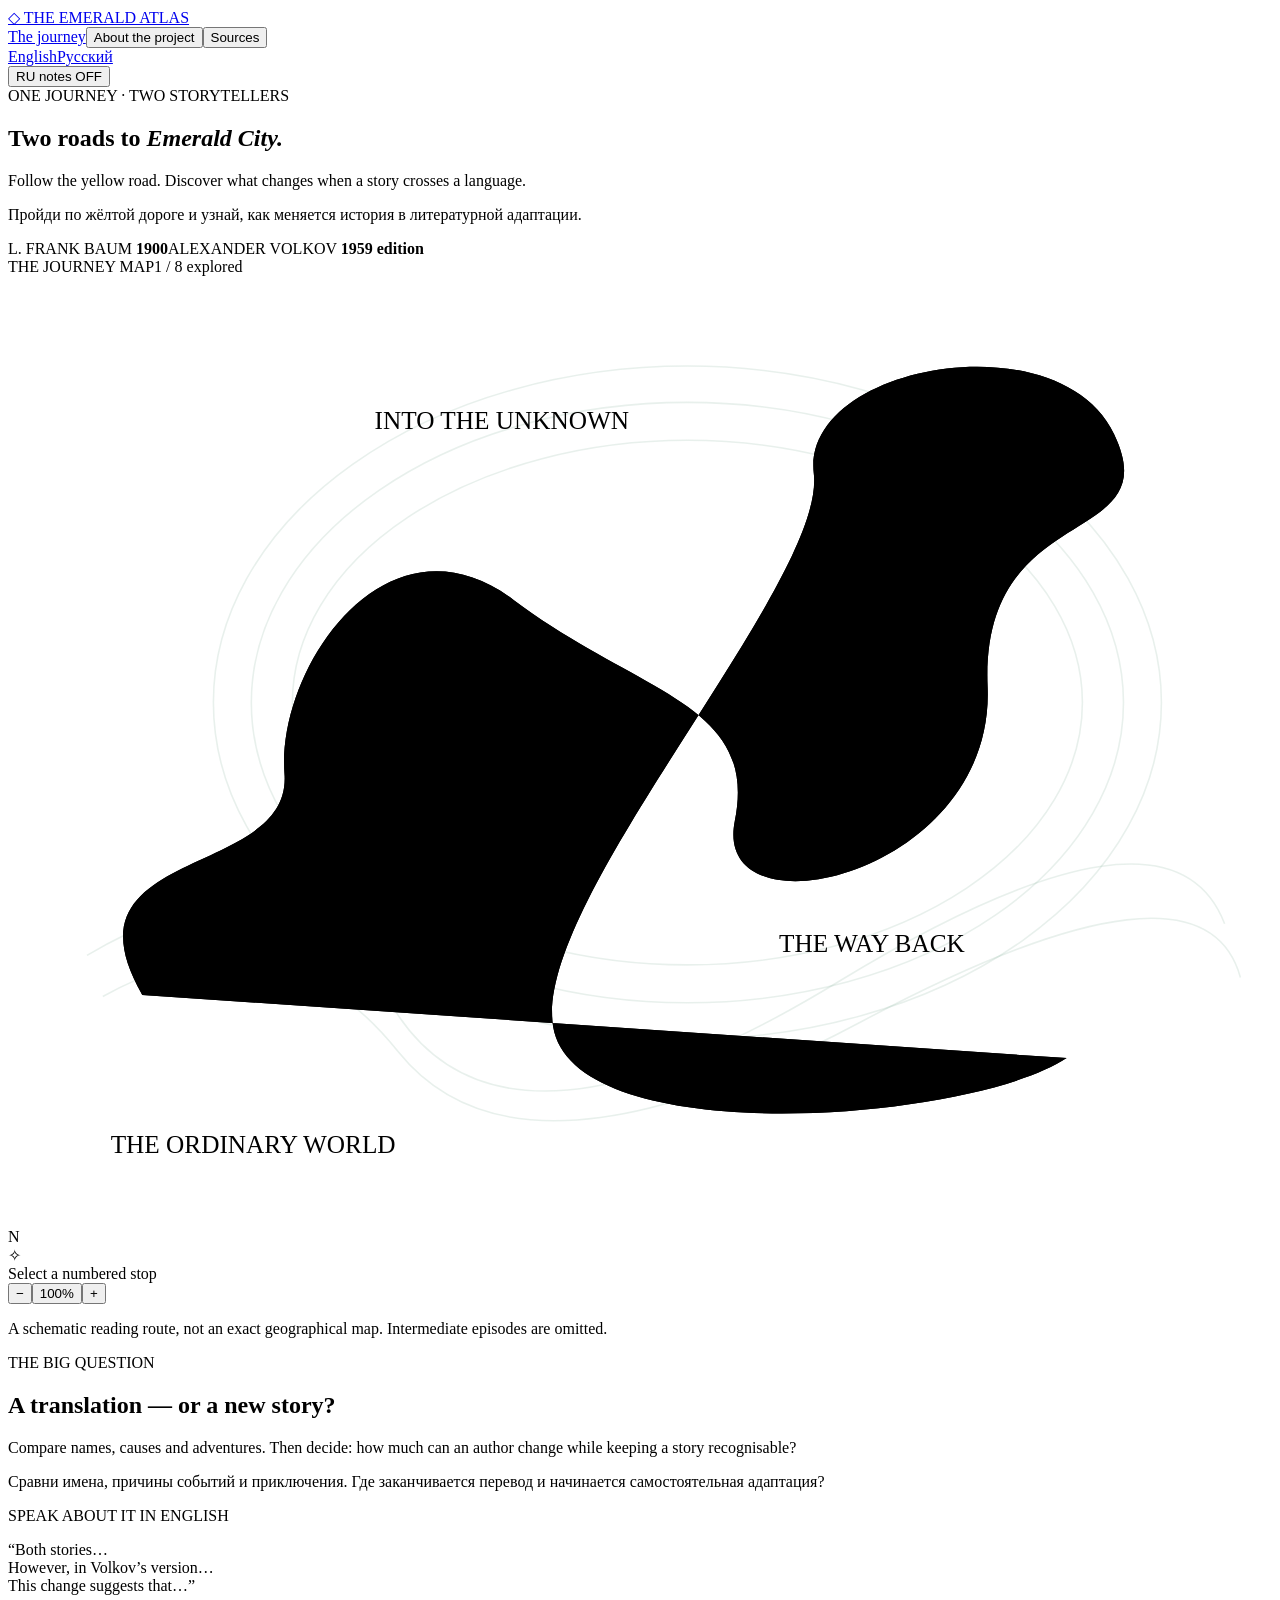
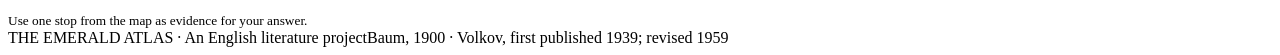
==== index.html @ 081405e5 "Add index.html for bilingual Emerald Atlas website" ====
<!doctype html>
<html lang="en"><head><meta charset="utf-8"><meta name="viewport" content="width=device-width, initial-scale=1"><title>Two Roads to Emerald City — Baum & Volkov</title><meta name="description" content="Explore eight stops on an interactive literary journey comparing L. Frank Baum and Alexander Volkov, with optional Russian study notes."><link rel="icon" href="data:image/svg+xml,%3Csvg xmlns='http://www.w3.org/2000/svg' viewBox='0 0 32 32'%3E%3Crect width='32' height='32' rx='8' fill='%230e493d'/%3E%3Cpath d='M16 4 27 15 16 28 5 15Z' fill='%23efcc70'/%3E%3C/svg%3E"><link rel="stylesheet" href="style.css"></head>
<body><header><a class="brand" href="#"><span class="brandmark">◇</span> THE EMERALD ATLAS</a><nav aria-label="Main"><a class="active" href="#journey">The journey</a><button id="about">About the project</button><button id="sources">Sources</button></nav><div class="language-tools"><div class="language-switch" aria-label="Site language"><a href="index.html" lang="en" aria-current="page">English</a><a id="otherLanguage" href="ru.html" lang="ru">Русский</a></div><button id="language" class="language" aria-pressed="false">RU notes <span>OFF</span></button></div></header>
<main id="journey"><section class="intro"><div><div class="eyebrow">ONE JOURNEY · TWO STORYTELLERS</div><h1>Two roads to <em>Emerald City.</em></h1><p>Follow the yellow road. Discover what changes when a story crosses a language.</p><p class="ru" lang="ru">Пройди по жёлтой дороге и узнай, как меняется история в литературной адаптации.</p></div><div class="editions"><span>L. FRANK BAUM <b>1900</b></span><span>ALEXANDER VOLKOV <b>1959 edition</b></span></div></section>
<section class="atlas" aria-label="Interactive literary journey"><div class="map-column"><div class="map-top"><span>THE JOURNEY MAP</span><span id="progress">1 / 8 explored</span></div><div class="map-window" id="mapWindow"><div class="map-canvas" id="canvas"><svg viewBox="0 0 800 600" aria-hidden="true"><defs><pattern id="grid" width="40" height="40" patternUnits="userSpaceOnUse"><path d="M40 0H0V40" fill="none" stroke="#ffffff" stroke-opacity=".045"/></pattern></defs><rect width="800" height="600" fill="url(#grid)"/><g fill="none" stroke="#6fa18b" stroke-opacity=".16"><ellipse cx="430" cy="270" rx="300" ry="213"/><ellipse cx="430" cy="270" rx="276" ry="190"/><ellipse cx="430" cy="270" rx="250" ry="166"/><path d="M50 430Q175 355 245 465T525 447T770 410M60 456Q170 395 247 491T540 472T780 444"/></g><path class="road-shadow" d="M85 455C30 360 180 382 175 315S240 145 320 205S475 270 460 345S625 380 620 260S735 173 700 100S502 56 510 125S332 395 345 475S610 535 670 495"/><path class="road" d="M85 455C30 360 180 382 175 315S240 145 320 205S475 270 460 345S625 380 620 260S735 173 700 100S502 56 510 125S332 395 345 475S610 535 670 495"/><g class="map-text"><text x="65" y="555">THE ORDINARY WORLD</text><text x="232" y="97">INTO THE UNKNOWN</text><text x="488" y="428">THE WAY BACK</text></g></svg><div id="pins"></div><div class="compass" aria-hidden="true">N<br>✧</div></div></div><div class="map-bottom"><span><i></i> Select a numbered stop</span><div class="zoom"><button id="zoomout" aria-label="Zoom out">−</button><button id="reset" aria-label="Reset map zoom">100%</button><button id="zoomin" aria-label="Zoom in">+</button></div></div><p class="map-note">A schematic reading route, not an exact geographical map. Intermediate episodes are omitted.</p></div><article class="story" id="story" aria-live="polite"></article></section>
<section class="under"><div><span class="eyebrow">THE BIG QUESTION</span><h2>A translation — or a new story?</h2><p>Compare names, causes and adventures. Then decide: how much can an author change while keeping a story recognisable?</p><p class="ru" lang="ru">Сравни имена, причины событий и приключения. Где заканчивается перевод и начинается самостоятельная адаптация?</p></div><div class="takeaway"><span class="eyebrow">SPEAK ABOUT IT IN ENGLISH</span><p>“Both stories… <br>However, in Volkov’s version… <br>This change suggests that…”</p><small>Use one stop from the map as evidence for your answer.</small></div></section></main><footer><span>THE EMERALD ATLAS · An English literature project</span><span>Baum, 1900 · Volkov, first published 1939; revised 1959</span></footer>
<dialog id="info"><button class="close" aria-label="Close dialog">×</button><div id="infoContent"></div></dialog><script src="app.js"></script></body></html>
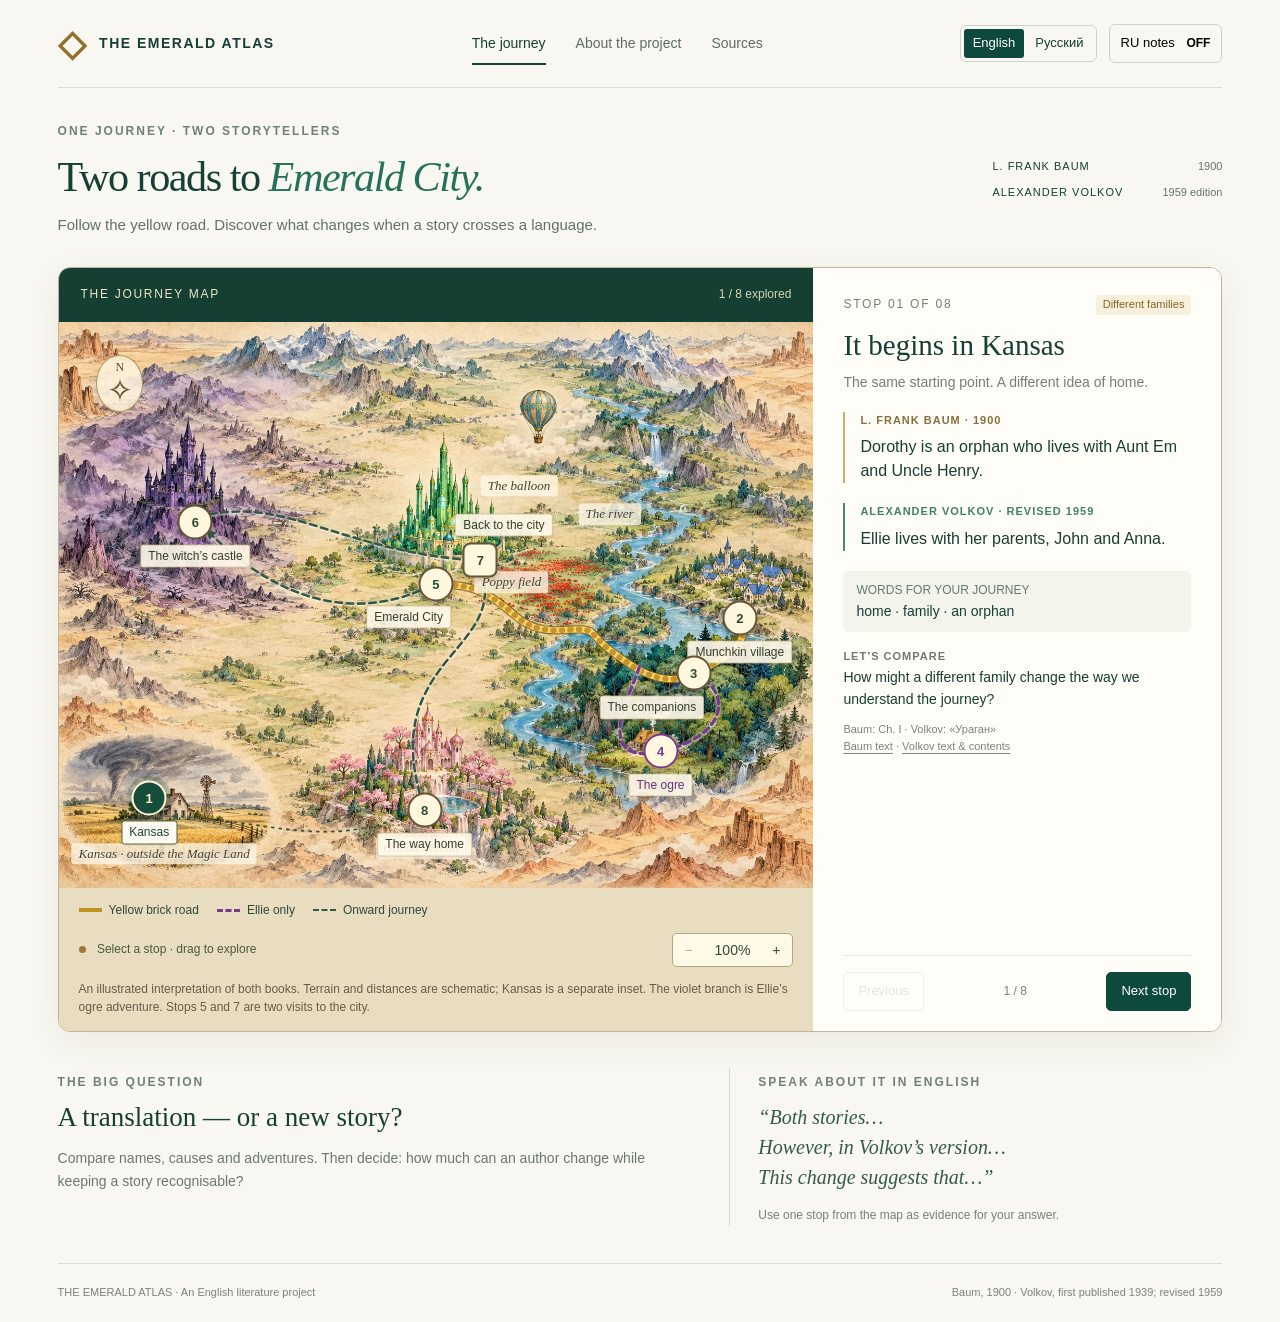
==== commit e335fc38: "Turn the journey map into an illustrated storybook atlas" ====
--- a/index.html
+++ b/index.html
@@ -1,7 +1,17 @@
 <!doctype html>
-<html lang="en"><head><meta charset="utf-8"><meta name="viewport" content="width=device-width, initial-scale=1"><title>Two Roads to Emerald City — Baum & Volkov</title><meta name="description" content="Explore eight stops on an interactive literary journey comparing L. Frank Baum and Alexander Volkov, with optional Russian study notes."><link rel="icon" href="data:image/svg+xml,%3Csvg xmlns='http://www.w3.org/2000/svg' viewBox='0 0 32 32'%3E%3Crect width='32' height='32' rx='8' fill='%230e493d'/%3E%3Cpath d='M16 4 27 15 16 28 5 15Z' fill='%23efcc70'/%3E%3C/svg%3E"><link rel="stylesheet" href="style.css"></head>
+<html lang="en"><head><meta charset="utf-8"><meta name="viewport" content="width=device-width, initial-scale=1"><title>Two Roads to Emerald City — Baum & Volkov</title><meta name="description" content="Explore eight stops on an interactive literary journey comparing L. Frank Baum and Alexander Volkov, with optional Russian study notes."><link rel="icon" href="data:image/svg+xml,%3Csvg xmlns='http://www.w3.org/2000/svg' viewBox='0 0 32 32'%3E%3Crect width='32' height='32' rx='8' fill='%230e493d'/%3E%3Cpath d='M16 4 27 15 16 28 5 15Z' fill='%23efcc70'/%3E%3C/svg%3E"><link rel="stylesheet" href="style.css?v=atlas2"></head>
 <body><header><a class="brand" href="#"><span class="brandmark">◇</span> THE EMERALD ATLAS</a><nav aria-label="Main"><a class="active" href="#journey">The journey</a><button id="about">About the project</button><button id="sources">Sources</button></nav><div class="language-tools"><div class="language-switch" aria-label="Site language"><a href="index.html" lang="en" aria-current="page">English</a><a id="otherLanguage" href="ru.html" lang="ru">Русский</a></div><button id="language" class="language" aria-pressed="false">RU notes <span>OFF</span></button></div></header>
 <main id="journey"><section class="intro"><div><div class="eyebrow">ONE JOURNEY · TWO STORYTELLERS</div><h1>Two roads to <em>Emerald City.</em></h1><p>Follow the yellow road. Discover what changes when a story crosses a language.</p><p class="ru" lang="ru">Пройди по жёлтой дороге и узнай, как меняется история в литературной адаптации.</p></div><div class="editions"><span>L. FRANK BAUM <b>1900</b></span><span>ALEXANDER VOLKOV <b>1959 edition</b></span></div></section>
-<section class="atlas" aria-label="Interactive literary journey"><div class="map-column"><div class="map-top"><span>THE JOURNEY MAP</span><span id="progress">1 / 8 explored</span></div><div class="map-window" id="mapWindow"><div class="map-canvas" id="canvas"><svg viewBox="0 0 800 600" aria-hidden="true"><defs><pattern id="grid" width="40" height="40" patternUnits="userSpaceOnUse"><path d="M40 0H0V40" fill="none" stroke="#ffffff" stroke-opacity=".045"/></pattern></defs><rect width="800" height="600" fill="url(#grid)"/><g fill="none" stroke="#6fa18b" stroke-opacity=".16"><ellipse cx="430" cy="270" rx="300" ry="213"/><ellipse cx="430" cy="270" rx="276" ry="190"/><ellipse cx="430" cy="270" rx="250" ry="166"/><path d="M50 430Q175 355 245 465T525 447T770 410M60 456Q170 395 247 491T540 472T780 444"/></g><path class="road-shadow" d="M85 455C30 360 180 382 175 315S240 145 320 205S475 270 460 345S625 380 620 260S735 173 700 100S502 56 510 125S332 395 345 475S610 535 670 495"/><path class="road" d="M85 455C30 360 180 382 175 315S240 145 320 205S475 270 460 345S625 380 620 260S735 173 700 100S502 56 510 125S332 395 345 475S610 535 670 495"/><g class="map-text"><text x="65" y="555">THE ORDINARY WORLD</text><text x="232" y="97">INTO THE UNKNOWN</text><text x="488" y="428">THE WAY BACK</text></g></svg><div id="pins"></div><div class="compass" aria-hidden="true">N<br>✧</div></div></div><div class="map-bottom"><span><i></i> Select a numbered stop</span><div class="zoom"><button id="zoomout" aria-label="Zoom out">−</button><button id="reset" aria-label="Reset map zoom">100%</button><button id="zoomin" aria-label="Zoom in">+</button></div></div><p class="map-note">A schematic reading route, not an exact geographical map. Intermediate episodes are omitted.</p></div><article class="story" id="story" aria-live="polite"></article></section>
+<section class="atlas" aria-label="Interactive literary journey"><div class="map-column"><div class="map-top"><span>THE JOURNEY MAP</span><span id="progress">1 / 8 explored</span></div><div class="map-window" id="mapWindow" tabindex="0" aria-label="Map: drag or scroll to move, select numbered stops"><div class="map-canvas" id="canvas"><img class="atlas-art" src="assets/journey-atlas.webp" alt="" width="1448" height="1086" fetchpriority="high" draggable="false"><svg class="route-layer" viewBox="0 0 800 600" aria-hidden="true"><defs><marker id="arrow" viewBox="0 0 10 10" refX="8" refY="5" markerWidth="4" markerHeight="4" orient="auto-start-reverse"><path d="M0 0L10 5L0 10Z" fill="#385548"/></marker></defs>
+<path class="flight-path" d="M95 480C30 400 45 150 370 110S770 100 722 314"/>
+<path class="yellow-edge" d="M722 314C735 340 708 356 673 373S605 364 583 347S570 328 555 326S510 335 483 311S440 278 400 278"/>
+<path class="yellow-road" d="M722 314C735 340 708 356 673 373S605 364 583 347S570 328 555 326S510 335 483 311S440 278 400 278"/>
+<path class="brick-marks" d="M722 314C735 340 708 356 673 373S605 364 583 347S570 328 555 326S510 335 483 311S440 278 400 278"/>
+<path class="ellie-detour" d="M673 373C711 388 714 438 638 455S607 392 615 366"/>
+<path class="later-route" marker-end="url(#arrow)" d="M393 280C318 317 234 299 157 221"/>
+<path class="later-route return-route" marker-end="url(#arrow)" d="M160 204C246 187 304 245 447 253"/>
+<path class="later-route" marker-end="url(#arrow)" d="M447 263C478 350 332 357 388 518"/>
+<path class="home-path" marker-end="url(#arrow)" d="M369 523C278 559 224 528 120 524"/>
+</svg><div class="place-labels" aria-hidden="true"><span class="place-label" style="left:61%;top:29%">The balloon</span><span class="place-label" style="left:60%;top:46%">Poppy field</span><span class="place-label" style="left:73%;top:34%">The river</span><span class="place-label" style="left:48%;top:93%">Glinda / Stella</span><span class="place-label" style="left:14%;top:94%">Kansas · outside the Magic Land</span></div><div id="pins"></div><div class="compass" aria-hidden="true">N<br><span>✧</span></div></div></div><div class="map-legend"><span><i class="legend-road"></i>Yellow brick road</span><span><i class="legend-detour"></i>Ellie only</span><span><i class="legend-later"></i>Onward journey</span></div><div class="map-bottom"><span><i></i> Select a stop · drag to explore</span><div class="zoom"><button id="zoomout" aria-label="Zoom out">−</button><button id="reset" aria-label="Reset map zoom">100%</button><button id="zoomin" aria-label="Zoom in">+</button></div></div><p class="map-note">An illustrated interpretation of both books. Terrain and distances are schematic; Kansas is a separate inset. The violet branch is Ellie’s ogre adventure. Stops 5 and 7 are two visits to the city.</p></div><article class="story" id="story" aria-live="polite"></article></section>
 <section class="under"><div><span class="eyebrow">THE BIG QUESTION</span><h2>A translation — or a new story?</h2><p>Compare names, causes and adventures. Then decide: how much can an author change while keeping a story recognisable?</p><p class="ru" lang="ru">Сравни имена, причины событий и приключения. Где заканчивается перевод и начинается самостоятельная адаптация?</p></div><div class="takeaway"><span class="eyebrow">SPEAK ABOUT IT IN ENGLISH</span><p>“Both stories… <br>However, in Volkov’s version… <br>This change suggests that…”</p><small>Use one stop from the map as evidence for your answer.</small></div></section></main><footer><span>THE EMERALD ATLAS · An English literature project</span><span>Baum, 1900 · Volkov, first published 1939; revised 1959</span></footer>
-<dialog id="info"><button class="close" aria-label="Close dialog">×</button><div id="infoContent"></div></dialog><script src="app.js"></script></body></html>
+<dialog id="info"><button class="close" aria-label="Close dialog">×</button><div id="infoContent"></div></dialog><script src="app.js?v=atlas2"></script></body></html>
--- a/style.css
+++ b/style.css
@@ -0,0 +1,8 @@
+:root{--ink:#163f35;--green:#0e493d;--gold:#ebca73;--paper:#f8f7f1;--muted:#69766e}*{box-sizing:border-box}html{scroll-behavior:smooth}body{margin:0;background:var(--paper);color:var(--ink);font:16px/1.6 Arial,Helvetica,sans-serif}button,a{-webkit-tap-highlight-color:transparent}button{font:inherit;cursor:pointer}a{color:inherit}button:focus-visible,a:focus-visible{outline:3px solid #bc851f;outline-offset:5px}header{min-height:88px;display:flex;align-items:center;justify-content:space-between;gap:24px;margin:0 4.5%;border-bottom:1px solid #d8ded5}.brand{text-decoration:none;font-size:14px;font-weight:700;letter-spacing:1.5px;display:flex;align-items:center;gap:12px}.brandmark{font-size:36px;color:#92702b}nav{display:flex;gap:30px;align-items:center}nav a,nav button{border:0;background:none;padding:8px 0;text-decoration:none;color:#5e6b63;font-size:14px}nav .active{color:var(--ink);box-shadow:0 2px var(--ink)}.language{font-size:13px;border:1px solid #cdd4c9;border-radius:6px;background:transparent;padding:8px 11px}.language span{margin-left:8px;font-size:12px;font-weight:bold}main{max-width:1520px;margin:auto;padding:34px 4.5% 0}.intro{display:flex;align-items:center;justify-content:space-between;gap:24px;margin-bottom:30px}.eyebrow{font-size:12px;letter-spacing:2px;font-weight:700;color:#718075}h1{font-family:Georgia,serif;font-size:clamp(32px,3.3vw,52px);font-weight:400;line-height:1.14;letter-spacing:-1.5px;margin:12px 0}h1 em{font-weight:400;color:#25715b}.intro p{margin:0;color:#637168;font-size:15px}.editions{min-width:230px;display:grid;gap:8px;font-size:11px;letter-spacing:1px}.editions span{display:flex;justify-content:space-between;gap:20px}.editions b{font-weight:400;color:#64736a;letter-spacing:0}.atlas{display:grid;grid-template-columns:minmax(0,1.65fr) minmax(330px,1fr);border:1px solid #cdd7ce;border-radius:12px;overflow:hidden;background:#fff}.map-column{background:var(--green);color:#e2e9d9;min-width:0;display:flex;flex-direction:column}.map-top{display:flex;justify-content:space-between;padding:22px 25px 0;font-size:12px;letter-spacing:1.7px}.map-top span:last-child{color:#bcd2bd;letter-spacing:0}.map-window{overflow:auto;flex:1;scrollbar-color:#84a18a #0e493d;min-height:420px;display:flex;align-items:center}.map-canvas{position:relative;width:100%;min-width:100%;aspect-ratio:4/3;flex-shrink:0}.map-canvas svg{display:block;width:100%;height:100%}.road-shadow{stroke:#c59943;stroke-opacity:.18;stroke-width:17;fill:none}.road{stroke:var(--gold);stroke-width:4;stroke-dasharray:5 4;fill:none}.map-text{font:12px Arial;fill:#a6c5ae;letter-spacing:3px}.pin{position:absolute;transform:translate(-50%,-50%);border:1px solid #b6cbae;background:#185744;color:#fff;width:34px;height:34px;border-radius:50%;font-size:13px;display:grid;place-items:center;line-height:1;z-index:2;transition:background .2s,box-shadow .2s}.pin.selected{background:var(--gold);color:#194b3b;border-color:var(--gold);box-shadow:0 0 0 7px #e9ca7320}.pin.visited:not(.selected){background:#e1e9d5;color:#154c3c}.pin-label{position:absolute;top:40px;left:50%;transform:translateX(-50%);white-space:nowrap;font-size:12px;line-height:1.4;color:#f2f2df;text-shadow:0 2px 6px #083d31;font-weight:400}.pin.selected .pin-label{color:#f3d994}.pin:hover{background:#d5b76f;color:#183e32}.compass{position:absolute;top:7%;left:7%;font-size:12px;line-height:1.4;text-align:center;color:#a3bfa4}.compass br+*{font-size:30px}.map-bottom{display:flex;align-items:center;justify-content:space-between;padding:10px 24px;gap:12px;font-size:12px;color:#bdd0be}.map-bottom i{display:inline-block;width:7px;height:7px;background:var(--gold);border-radius:50%;margin-right:8px}.zoom{display:flex;border:1px solid #668b71;border-radius:5px;overflow:hidden}.zoom button{color:#e4e7d6;background:transparent;border:0;padding:4px 10px;font-size:14px}.zoom button:hover{background:#2a6450}.zoom button:disabled{opacity:.4;cursor:default}.map-note{font-size:11px;line-height:1.5;color:#b2c9b6;margin:0;padding:0 24px 18px}.story{padding:27px 30px 20px;display:flex;flex-direction:column;min-width:0}.story-kicker{font-size:12px;letter-spacing:1.8px;color:#778270;display:flex;justify-content:space-between;gap:12px}.tag{letter-spacing:0;color:#846321;background:#f7f0dd;border-radius:4px;padding:1px 7px;font-size:11px}.story h2{font-family:Georgia,serif;font-size:29px;line-height:1.15;font-weight:400;margin:14px 0 9px}.lead{font-size:14px;color:#748074;margin:0 0 18px}.book{padding-left:15px;border-left:2px solid #c9af70;margin:0 0 20px}.book.volkov{border-color:#498974}.book-label{font-size:11px;font-weight:bold;letter-spacing:1px;color:#88703e}.volkov .book-label{color:#43806a}.book p{margin:6px 0 0;font-size:16px;line-height:1.5}.ru{display:none!important}body.show-ru .ru{display:block!important;color:#647469;font-size:14px;margin-top:8px}.word{background:#f3f5ed;border-radius:6px;padding:10px 13px;font-size:14px;margin-bottom:16px}.word span{color:#6a776b;font-size:12px;display:block}.question{font-size:14px;margin:0 0 10px}.question b{display:block;font-size:11px;letter-spacing:1px;color:#6c7b6d}.source-note{font-size:11px;color:#7a8479;margin:0 0 15px}.source-note a{text-underline-offset:3px}.story-controls{border-top:1px solid #e5e8df;padding-top:16px;margin-top:auto;display:flex;align-items:center;justify-content:space-between;gap:12px}.story-controls button{font-size:13px;border:1px solid #c9d2c8;background:white;border-radius:5px;padding:8px 14px}.story-controls .next{background:var(--green);border-color:var(--green);color:white}.story-controls button:disabled{opacity:.35;cursor:default}.position{font-size:12px;color:#778374}.under{display:grid;grid-template-columns:1.2fr 1fr;gap:80px;padding:36px 0}.under h2{font:27px Georgia;margin:9px 0 12px}.under p{font-size:14px;color:#6b796c;max-width:600px}.takeaway{padding-left:28px;border-left:1px solid #d5dccf}.takeaway p{font:italic 20px/1.5 Georgia;color:#335b45;margin:9px 0}.takeaway small{font-size:12px;color:#788274}footer{margin:0 4.5%;padding:20px 0;border-top:1px solid #d8ded5;display:flex;justify-content:space-between;gap:20px;font-size:11px;color:#7a8579}dialog{border:1px solid #c6d2c4;border-radius:12px;background:var(--paper);padding:36px;max-width:650px;width:calc(100% - 32px);max-height:85vh;color:var(--ink)}dialog::backdrop{background:#082d25b3}dialog h2{font:32px Georgia;margin-top:0}dialog h3{font-size:16px}dialog p,dialog li{font-size:15px}.close{float:right;background:transparent;border:0;font-size:28px;line-height:1}dialog a{text-underline-offset:3px}dialog li{margin-bottom:18px}@media(min-width:1450px){.map-window{min-height:520px}}@media(max-width:1000px){header{gap:16px}nav{gap:18px}.brand{font-size:12px}.intro{align-items:flex-start}.editions{display:none}.story{padding:24px 22px}.map-window{min-height:380px}.atlas{grid-template-columns:minmax(0,1.3fr) minmax(320px,1fr)}.pin-label{font-size:11px}.under{gap:35px}}@media(max-width:760px){header{flex-wrap:wrap;gap:8px;padding:15px 0;min-height:0}.brand{font-size:12px}nav{order:3;width:100%;justify-content:space-between;margin-top:7px}nav a,nav button{font-size:13px}.language{font-size:12px}.intro{margin-bottom:24px}main{padding-top:25px}h1{font-size:38px;letter-spacing:-1px}.intro p{font-size:14px}.atlas{grid-template-columns:1fr}.map-window{min-height:0}.map-canvas{min-width:520px}.map-top{padding:18px 18px 10px}.map-bottom{padding:10px 18px}.map-note{padding:0 18px 15px}.story{padding:25px}.story h2{font-size:30px}.under{grid-template-columns:1fr;gap:20px;padding:30px 0}.takeaway{padding-left:20px}footer{flex-direction:column;gap:5px}.pin{width:36px;height:36px}.map-text{font-size:11px}}@media(prefers-reduced-motion:reduce){html{scroll-behavior:auto}*{transition:none!important}}
+
+.language-tools{display:flex;align-items:center;gap:12px;flex-wrap:wrap}.language-switch{display:flex;gap:2px;padding:3px;border:1px solid #cdd4c9;border-radius:6px}.language-switch a{padding:4px 9px;text-decoration:none;font-size:13px;border-radius:3px}.language-switch a[aria-current="page"]{background:var(--green);color:white}.word .vocab-en{font-size:14px;color:var(--ink)}.word .vocab-translation{font-size:13px;margin-top:5px}html[lang="ru"] .story-kicker{flex-wrap:wrap;letter-spacing:1px}html[lang="ru"] .intro .editions{min-width:270px}html[lang="ru"] h1{font-size:clamp(30px,3.1vw,48px)}html[lang="ru"] .pin-label{white-space:normal;width:116px}html[lang="ru"] .map-text{letter-spacing:1.5px}html[lang="ru"] .takeaway small{font:13px/1.5 Arial,sans-serif}html[lang="ru"] .brand{letter-spacing:1px}@media(max-width:1150px){header{flex-wrap:wrap;padding:14px 0}.language-tools{margin-left:auto}nav{gap:18px}}@media(max-width:760px){.language-tools{gap:5px}.language-switch a{padding:4px 6px;font-size:12px}.language{font-size:11px;padding:5px}.language span{margin-left:3px}html[lang="ru"] .map-bottom{flex-wrap:wrap}.brand{font-size:11px;gap:6px}html[lang="ru"] h1{font-size:34px}}
+
+/* Illustrated journey atlas */
+.atlas{grid-template-columns:minmax(0,1.85fr) minmax(330px,1fr);border-color:#c0b495;box-shadow:0 10px 35px #243d2510}.map-column{background:#e8ddc1;color:#344737}.map-top{padding:17px 22px;background:#153f33;color:#eee5c9}.map-top span:last-child{color:#d7d4b6}.map-window{display:block;flex:initial;min-height:0;max-height:690px;overflow:auto;scrollbar-color:#978763 #dfd0af;cursor:grab;overscroll-behavior:contain}.map-window.dragging{cursor:grabbing;user-select:none}.map-canvas{min-width:740px;aspect-ratio:4/3;isolation:isolate}.atlas-art{display:block;width:100%;height:100%;position:absolute;inset:0;object-fit:fill;pointer-events:none}.map-canvas .route-layer{position:absolute;inset:0;pointer-events:none;z-index:1}.route-layer path{fill:none;stroke-linecap:round;stroke-linejoin:round}.route-layer marker path{fill:#385548;stroke:none}.yellow-edge{stroke:#805f25;stroke-width:9;opacity:.8}.yellow-road{stroke:#ffd75d;stroke-width:6.5}.brick-marks{stroke:#b78329;stroke-width:6;stroke-dasharray:1 8;opacity:.8}.ellie-detour{stroke:#753b88;stroke-width:3.5;stroke-dasharray:7 5;filter:drop-shadow(0 1px 1px #fff)}.later-route{stroke:#335744;stroke-width:2.7;stroke-dasharray:7 5;filter:drop-shadow(0 1px 1px #fff)}.flight-path{stroke:#667c90;stroke-width:2;stroke-dasharray:2 7;opacity:.75}.home-path{stroke:#335744;stroke-width:2;stroke-dasharray:2 6}.pin{width:35px;height:35px;background:#fff8df;color:#294a36;border:2px solid #665637;box-shadow:0 2px 5px #493b2245;font-weight:bold;z-index:3}.pin.selected{background:#164e3b;color:#fff6cd;border-color:#fff7d8;box-shadow:0 0 0 5px #164e3b33,0 3px 12px #24352555}.pin.visited:not(.selected){background:#d6e1b9;border-color:#36583b}.pin-4{border-color:#783d86;color:#783d86}.pin-7{border-radius:8px}.pin-label,html[lang="ru"] .pin-label{font-size:12px;line-height:1.3;text-shadow:none;color:#343e2c;background:#fff9e9e8;padding:3px 7px;border:1px solid #a98e5a70;border-radius:3px;top:38px;width:max-content;max-width:132px;white-space:normal;box-shadow:0 1px 3px #55442522}.pin.selected .pin-label{color:#184932;background:#fffaf0;border-color:#526a43}.pin-5 .pin-label{top:37px;left:5px;transform:translateX(-70%)}.pin-7 .pin-label{top:auto;bottom:39px;left:5px;transform:translateX(-15%)}.pin-3 .pin-label{left:0;transform:translateX(-75%)}.pin-4 .pin-label{color:#683273}.place-labels{position:absolute;inset:0;pointer-events:none;z-index:2}.place-label{position:absolute;transform:translate(-50%,-50%);font:italic 13px/1.2 Georgia,serif;white-space:nowrap;color:#403e2d;text-shadow:0 1px #fffaf1;background:#fff7e5cb;padding:3px 7px;border-radius:3px}.compass{left:5%;top:6%;z-index:2;background:#fff5dfd9;color:#584928;border:1px solid #ad9964;border-radius:50%;width:47px;height:57px;padding-top:4px;font:12px Georgia}.compass span{font-size:31px;line-height:1}.map-legend{display:flex;gap:12px 18px;flex-wrap:wrap;align-items:center;padding:13px 20px 0;font-size:12px}.map-legend span{display:flex;align-items:center;gap:7px}.map-legend i{display:inline-block;width:23px}.legend-road{border-top:4px solid #c09321}.legend-detour{border-top:3px dashed #753b88}.legend-later{border-top:2px dashed #335744}.map-bottom{color:#4d5740;padding:13px 20px;font-size:12px}.map-bottom i{background:#9c7730}.zoom{background:#fff9e8;border-color:#b5a67f;flex-shrink:0}.zoom button{color:#344737;min-height:32px;min-width:32px}.zoom button:hover{background:#e5d7b4}.map-note{color:#665d48;font-size:12px;padding:0 20px 15px;line-height:1.5}.story{background:#fffdf7}.story-kicker{flex-wrap:wrap}.tag{white-space:normal}.map-window:focus-visible{outline:3px solid #ad7c23;outline-offset:-3px}
+@media(max-width:1100px){.atlas{grid-template-columns:minmax(0,1.4fr) minmax(310px,1fr)}.map-canvas{min-width:700px}.story{padding:22px}.map-window{max-height:570px}}
+@media(max-width:760px){.atlas{grid-template-columns:1fr}.map-canvas{min-width:700px}.map-window{max-height:490px}.map-legend{gap:10px;font-size:12px;padding:12px 15px 0}.map-bottom{padding:12px 15px;flex-wrap:wrap}.map-note{padding:0 15px 15px}.pin{width:40px;height:40px}.pin-label,html[lang="ru"] .pin-label{top:44px}.pin-7 .pin-label{top:auto;bottom:44px}.story{padding:24px}.map-top{padding:16px}.place-label{font-size:13px}}
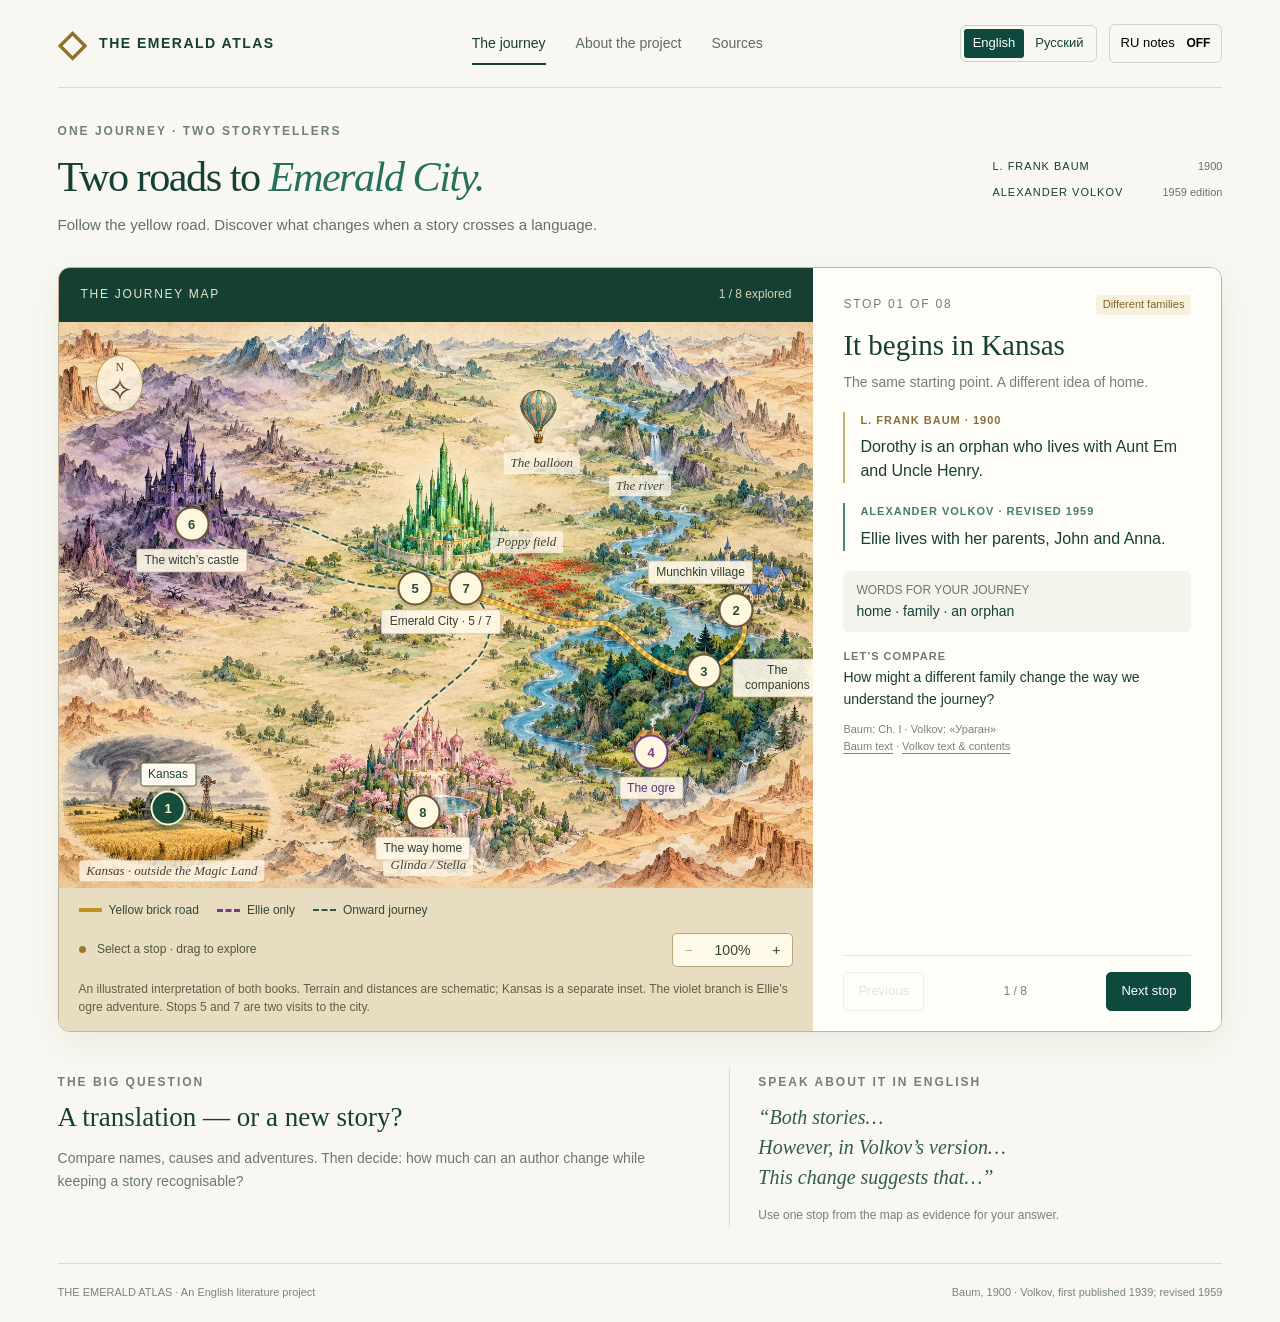
==== commit 47a8c887: "Align journey routes with landmarks and separate map labels" ====
--- a/index.html
+++ b/index.html
@@ -1,17 +1,16 @@
 <!doctype html>
-<html lang="en"><head><meta charset="utf-8"><meta name="viewport" content="width=device-width, initial-scale=1"><title>Two Roads to Emerald City — Baum & Volkov</title><meta name="description" content="Explore eight stops on an interactive literary journey comparing L. Frank Baum and Alexander Volkov, with optional Russian study notes."><link rel="icon" href="data:image/svg+xml,%3Csvg xmlns='http://www.w3.org/2000/svg' viewBox='0 0 32 32'%3E%3Crect width='32' height='32' rx='8' fill='%230e493d'/%3E%3Cpath d='M16 4 27 15 16 28 5 15Z' fill='%23efcc70'/%3E%3C/svg%3E"><link rel="stylesheet" href="style.css?v=atlas2"></head>
+<html lang="en"><head><meta charset="utf-8"><meta name="viewport" content="width=device-width, initial-scale=1"><title>Two Roads to Emerald City — Baum & Volkov</title><meta name="description" content="Explore eight stops on an interactive literary journey comparing L. Frank Baum and Alexander Volkov, with optional Russian study notes."><link rel="icon" href="data:image/svg+xml,%3Csvg xmlns='http://www.w3.org/2000/svg' viewBox='0 0 32 32'%3E%3Crect width='32' height='32' rx='8' fill='%230e493d'/%3E%3Cpath d='M16 4 27 15 16 28 5 15Z' fill='%23efcc70'/%3E%3C/svg%3E"><link rel="stylesheet" href="style.css?v=atlas3"></head>
 <body><header><a class="brand" href="#"><span class="brandmark">◇</span> THE EMERALD ATLAS</a><nav aria-label="Main"><a class="active" href="#journey">The journey</a><button id="about">About the project</button><button id="sources">Sources</button></nav><div class="language-tools"><div class="language-switch" aria-label="Site language"><a href="index.html" lang="en" aria-current="page">English</a><a id="otherLanguage" href="ru.html" lang="ru">Русский</a></div><button id="language" class="language" aria-pressed="false">RU notes <span>OFF</span></button></div></header>
 <main id="journey"><section class="intro"><div><div class="eyebrow">ONE JOURNEY · TWO STORYTELLERS</div><h1>Two roads to <em>Emerald City.</em></h1><p>Follow the yellow road. Discover what changes when a story crosses a language.</p><p class="ru" lang="ru">Пройди по жёлтой дороге и узнай, как меняется история в литературной адаптации.</p></div><div class="editions"><span>L. FRANK BAUM <b>1900</b></span><span>ALEXANDER VOLKOV <b>1959 edition</b></span></div></section>
 <section class="atlas" aria-label="Interactive literary journey"><div class="map-column"><div class="map-top"><span>THE JOURNEY MAP</span><span id="progress">1 / 8 explored</span></div><div class="map-window" id="mapWindow" tabindex="0" aria-label="Map: drag or scroll to move, select numbered stops"><div class="map-canvas" id="canvas"><img class="atlas-art" src="assets/journey-atlas.webp" alt="" width="1448" height="1086" fetchpriority="high" draggable="false"><svg class="route-layer" viewBox="0 0 800 600" aria-hidden="true"><defs><marker id="arrow" viewBox="0 0 10 10" refX="8" refY="5" markerWidth="4" markerHeight="4" orient="auto-start-reverse"><path d="M0 0L10 5L0 10Z" fill="#385548"/></marker></defs>
-<path class="flight-path" d="M95 480C30 400 45 150 370 110S770 100 722 314"/>
-<path class="yellow-edge" d="M722 314C735 340 708 356 673 373S605 364 583 347S570 328 555 326S510 335 483 311S440 278 400 278"/>
-<path class="yellow-road" d="M722 314C735 340 708 356 673 373S605 364 583 347S570 328 555 326S510 335 483 311S440 278 400 278"/>
-<path class="brick-marks" d="M722 314C735 340 708 356 673 373S605 364 583 347S570 328 555 326S510 335 483 311S440 278 400 278"/>
-<path class="ellie-detour" d="M673 373C711 388 714 438 638 455S607 392 615 366"/>
-<path class="later-route" marker-end="url(#arrow)" d="M393 280C318 317 234 299 157 221"/>
-<path class="later-route return-route" marker-end="url(#arrow)" d="M160 204C246 187 304 245 447 253"/>
-<path class="later-route" marker-end="url(#arrow)" d="M447 263C478 350 332 357 388 518"/>
-<path class="home-path" marker-end="url(#arrow)" d="M369 523C278 559 224 528 120 524"/>
-</svg><div class="place-labels" aria-hidden="true"><span class="place-label" style="left:61%;top:29%">The balloon</span><span class="place-label" style="left:60%;top:46%">Poppy field</span><span class="place-label" style="left:73%;top:34%">The river</span><span class="place-label" style="left:48%;top:93%">Glinda / Stella</span><span class="place-label" style="left:14%;top:94%">Kansas · outside the Magic Land</span></div><div id="pins"></div><div class="compass" aria-hidden="true">N<br><span>✧</span></div></div></div><div class="map-legend"><span><i class="legend-road"></i>Yellow brick road</span><span><i class="legend-detour"></i>Ellie only</span><span><i class="legend-later"></i>Onward journey</span></div><div class="map-bottom"><span><i></i> Select a stop · drag to explore</span><div class="zoom"><button id="zoomout" aria-label="Zoom out">−</button><button id="reset" aria-label="Reset map zoom">100%</button><button id="zoomin" aria-label="Zoom in">+</button></div></div><p class="map-note">An illustrated interpretation of both books. Terrain and distances are schematic; Kansas is a separate inset. The violet branch is Ellie’s ogre adventure. Stops 5 and 7 are two visits to the city.</p></div><article class="story" id="story" aria-live="polite"></article></section>
+<path class="yellow-edge" d="M718 306 C738 325 722 355 684 370 C660 379 635 365 611 343 C593 326 586 318 572 319 C544 322 522 318 495 309 C455 295 422 281 378 282"/>
+<path class="yellow-road" d="M718 306 C738 325 722 355 684 370 C660 379 635 365 611 343 C593 326 586 318 572 319 C544 322 522 318 495 309 C455 295 422 281 378 282"/>
+<path class="brick-marks" d="M718 306 C738 325 722 355 684 370 C660 379 635 365 611 343 C593 326 586 318 572 319 C544 322 522 318 495 309 C455 295 422 281 378 282"/>
+<path class="ellie-detour" d="M684 370 C685 410 665 443 628 456"/>
+<path class="later-route" marker-end="url(#arrow)" d="M378 282 C325 286 285 268 242 255 C198 242 168 242 141 215"/>
+<path class="later-route return-route" marker-end="url(#arrow)" d="M141 215 C191 194 240 208 279 226 C330 249 375 254 432 282"/>
+<path class="later-route" marker-end="url(#arrow)" d="M432 282 C470 314 459 347 428 372 C393 402 365 419 358 449 C351 477 365 504 386 520"/>
+<path class="home-path" marker-end="url(#arrow)" d="M386 520 C302 567 223 560 116 516"/>
+</svg><div class="place-labels" aria-hidden="true"><span class="place-label city-label" style="left:50.625%;top:53%">Emerald City · 5 / 7</span><span class="place-label" style="left:64%;top:25%">The balloon</span><span class="place-label" style="left:62%;top:39%">Poppy field</span><span class="place-label" style="left:77%;top:29%">The river</span><span class="place-label" style="left:49%;top:96%">Glinda / Stella</span><span class="place-label" style="left:15%;top:97%">Kansas · outside the Magic Land</span></div><div id="pins"></div><div class="compass" aria-hidden="true">N<br><span>✧</span></div></div></div><div class="map-legend"><span><i class="legend-road"></i>Yellow brick road</span><span><i class="legend-detour"></i>Ellie only</span><span><i class="legend-later"></i>Onward journey</span></div><div class="map-bottom"><span><i></i> Select a stop · drag to explore</span><div class="zoom"><button id="zoomout" aria-label="Zoom out">−</button><button id="reset" aria-label="Reset map zoom">100%</button><button id="zoomin" aria-label="Zoom in">+</button></div></div><p class="map-note">An illustrated interpretation of both books. Terrain and distances are schematic; Kansas is a separate inset. The violet branch is Ellie’s ogre adventure. Stops 5 and 7 are two visits to the city.</p></div><article class="story" id="story" aria-live="polite"></article></section>
 <section class="under"><div><span class="eyebrow">THE BIG QUESTION</span><h2>A translation — or a new story?</h2><p>Compare names, causes and adventures. Then decide: how much can an author change while keeping a story recognisable?</p><p class="ru" lang="ru">Сравни имена, причины событий и приключения. Где заканчивается перевод и начинается самостоятельная адаптация?</p></div><div class="takeaway"><span class="eyebrow">SPEAK ABOUT IT IN ENGLISH</span><p>“Both stories… <br>However, in Volkov’s version… <br>This change suggests that…”</p><small>Use one stop from the map as evidence for your answer.</small></div></section></main><footer><span>THE EMERALD ATLAS · An English literature project</span><span>Baum, 1900 · Volkov, first published 1939; revised 1959</span></footer>
-<dialog id="info"><button class="close" aria-label="Close dialog">×</button><div id="infoContent"></div></dialog><script src="app.js?v=atlas2"></script></body></html>
+<dialog id="info"><button class="close" aria-label="Close dialog">×</button><div id="infoContent"></div></dialog><script src="app.js?v=atlas3"></script></body></html>
--- a/style.css
+++ b/style.css
@@ -6,3 +6,17 @@
 .atlas{grid-template-columns:minmax(0,1.85fr) minmax(330px,1fr);border-color:#c0b495;box-shadow:0 10px 35px #243d2510}.map-column{background:#e8ddc1;color:#344737}.map-top{padding:17px 22px;background:#153f33;color:#eee5c9}.map-top span:last-child{color:#d7d4b6}.map-window{display:block;flex:initial;min-height:0;max-height:690px;overflow:auto;scrollbar-color:#978763 #dfd0af;cursor:grab;overscroll-behavior:contain}.map-window.dragging{cursor:grabbing;user-select:none}.map-canvas{min-width:740px;aspect-ratio:4/3;isolation:isolate}.atlas-art{display:block;width:100%;height:100%;position:absolute;inset:0;object-fit:fill;pointer-events:none}.map-canvas .route-layer{position:absolute;inset:0;pointer-events:none;z-index:1}.route-layer path{fill:none;stroke-linecap:round;stroke-linejoin:round}.route-layer marker path{fill:#385548;stroke:none}.yellow-edge{stroke:#805f25;stroke-width:9;opacity:.8}.yellow-road{stroke:#ffd75d;stroke-width:6.5}.brick-marks{stroke:#b78329;stroke-width:6;stroke-dasharray:1 8;opacity:.8}.ellie-detour{stroke:#753b88;stroke-width:3.5;stroke-dasharray:7 5;filter:drop-shadow(0 1px 1px #fff)}.later-route{stroke:#335744;stroke-width:2.7;stroke-dasharray:7 5;filter:drop-shadow(0 1px 1px #fff)}.flight-path{stroke:#667c90;stroke-width:2;stroke-dasharray:2 7;opacity:.75}.home-path{stroke:#335744;stroke-width:2;stroke-dasharray:2 6}.pin{width:35px;height:35px;background:#fff8df;color:#294a36;border:2px solid #665637;box-shadow:0 2px 5px #493b2245;font-weight:bold;z-index:3}.pin.selected{background:#164e3b;color:#fff6cd;border-color:#fff7d8;box-shadow:0 0 0 5px #164e3b33,0 3px 12px #24352555}.pin.visited:not(.selected){background:#d6e1b9;border-color:#36583b}.pin-4{border-color:#783d86;color:#783d86}.pin-7{border-radius:8px}.pin-label,html[lang="ru"] .pin-label{font-size:12px;line-height:1.3;text-shadow:none;color:#343e2c;background:#fff9e9e8;padding:3px 7px;border:1px solid #a98e5a70;border-radius:3px;top:38px;width:max-content;max-width:132px;white-space:normal;box-shadow:0 1px 3px #55442522}.pin.selected .pin-label{color:#184932;background:#fffaf0;border-color:#526a43}.pin-5 .pin-label{top:37px;left:5px;transform:translateX(-70%)}.pin-7 .pin-label{top:auto;bottom:39px;left:5px;transform:translateX(-15%)}.pin-3 .pin-label{left:0;transform:translateX(-75%)}.pin-4 .pin-label{color:#683273}.place-labels{position:absolute;inset:0;pointer-events:none;z-index:2}.place-label{position:absolute;transform:translate(-50%,-50%);font:italic 13px/1.2 Georgia,serif;white-space:nowrap;color:#403e2d;text-shadow:0 1px #fffaf1;background:#fff7e5cb;padding:3px 7px;border-radius:3px}.compass{left:5%;top:6%;z-index:2;background:#fff5dfd9;color:#584928;border:1px solid #ad9964;border-radius:50%;width:47px;height:57px;padding-top:4px;font:12px Georgia}.compass span{font-size:31px;line-height:1}.map-legend{display:flex;gap:12px 18px;flex-wrap:wrap;align-items:center;padding:13px 20px 0;font-size:12px}.map-legend span{display:flex;align-items:center;gap:7px}.map-legend i{display:inline-block;width:23px}.legend-road{border-top:4px solid #c09321}.legend-detour{border-top:3px dashed #753b88}.legend-later{border-top:2px dashed #335744}.map-bottom{color:#4d5740;padding:13px 20px;font-size:12px}.map-bottom i{background:#9c7730}.zoom{background:#fff9e8;border-color:#b5a67f;flex-shrink:0}.zoom button{color:#344737;min-height:32px;min-width:32px}.zoom button:hover{background:#e5d7b4}.map-note{color:#665d48;font-size:12px;padding:0 20px 15px;line-height:1.5}.story{background:#fffdf7}.story-kicker{flex-wrap:wrap}.tag{white-space:normal}.map-window:focus-visible{outline:3px solid #ad7c23;outline-offset:-3px}
 @media(max-width:1100px){.atlas{grid-template-columns:minmax(0,1.4fr) minmax(310px,1fr)}.map-canvas{min-width:700px}.story{padding:22px}.map-window{max-height:570px}}
 @media(max-width:760px){.atlas{grid-template-columns:1fr}.map-canvas{min-width:700px}.map-window{max-height:490px}.map-legend{gap:10px;font-size:12px;padding:12px 15px 0}.map-bottom{padding:12px 15px;flex-wrap:wrap}.map-note{padding:0 15px 15px}.pin{width:40px;height:40px}.pin-label,html[lang="ru"] .pin-label{top:44px}.pin-7 .pin-label{top:auto;bottom:44px}.story{padding:24px}.map-top{padding:16px}.place-label{font-size:13px}}
+
+/* Anchor labels consistently at every language and zoom level. */
+.map-canvas .pin .pin-label{top:42px;bottom:auto;left:50%;transform:translateX(-50%);max-width:140px;text-align:center;pointer-events:none}
+.map-canvas .pin-1 .pin-label{top:-30px}
+.map-canvas .pin-2 .pin-label{top:-34px;left:20%;transform:translateX(-75%)}
+.map-canvas .pin-3 .pin-label{top:3px;left:44px;transform:none;max-width:90px}
+.map-canvas .pin-4 .pin-label{top:40px}
+.map-canvas .pin-5 .pin-label,.map-canvas .pin-7 .pin-label{display:none}
+.map-canvas .pin-6 .pin-label{top:40px}
+.map-canvas .pin-8 .pin-label{top:40px}
+.map-canvas .city-label{font:12px/1.3 Arial,sans-serif;background:#fff9e9ed;border:1px solid #a98e5a70;padding:4px 8px}
+.map-canvas .pin-7{border-radius:50%}
+.yellow-edge{stroke-width:6;opacity:.65}.yellow-road{stroke-width:4.5}.brick-marks{stroke-width:4;stroke-dasharray:1 7;opacity:.65}
+.later-route{stroke-width:2;stroke-dasharray:6 5}.ellie-detour{stroke-width:2.5}.home-path{stroke-width:1.7;opacity:.8}
